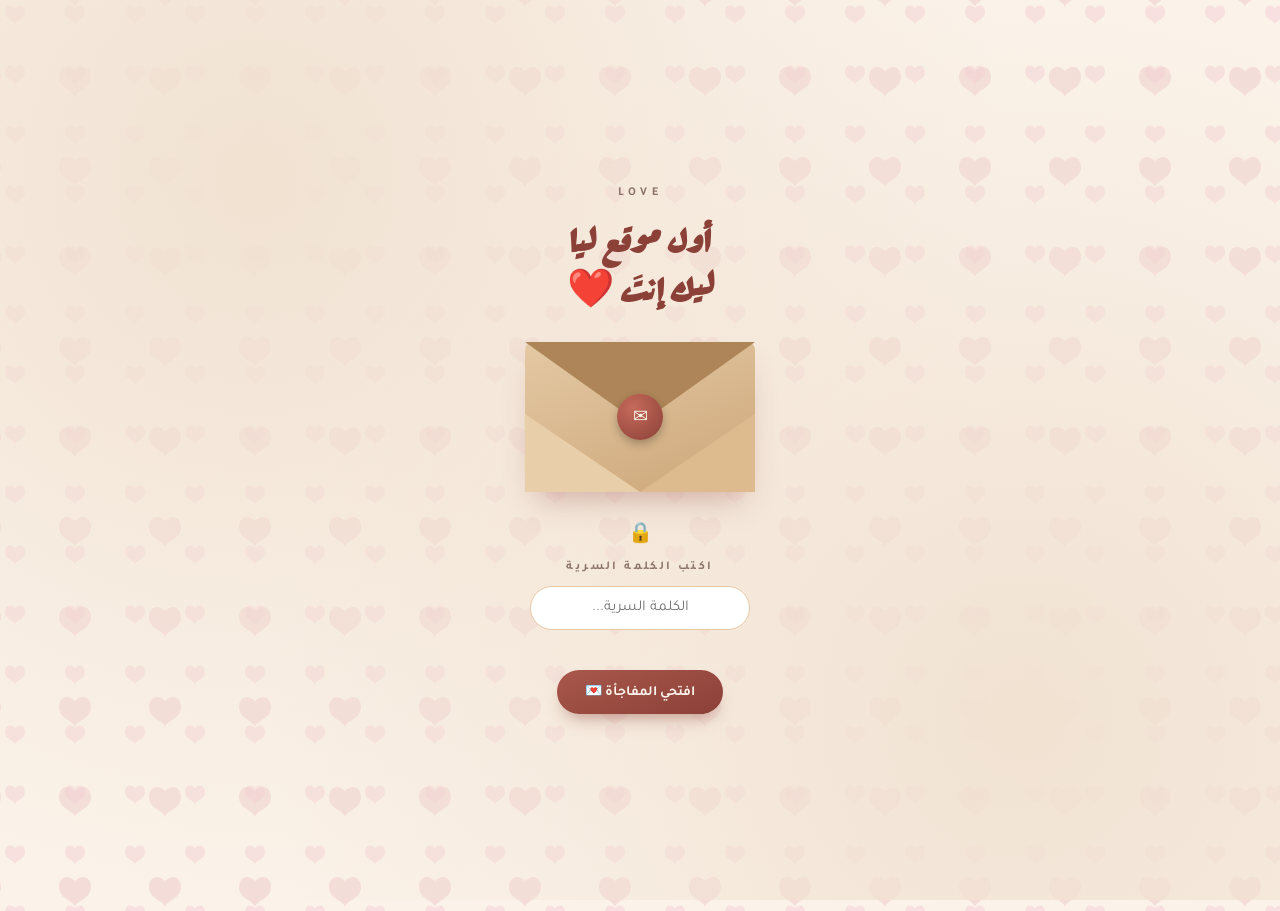
==== index.html @ 017aac76 "Update index.html" ====
<!DOCTYPE html>
<html lang="ar" dir="rtl">
<head>
<meta charset="UTF-8">
<meta name="viewport" content="width=device-width, initial-scale=1.0">
<title>اليك انت فقط ❤️</title>
<link rel="icon" href="data:image/svg+xml,<svg xmlns=%22http://www.w3.org/2000/svg%22 viewBox=%220 0 100 100%22><text y=%22.9em%22 font-size=%2290%22>%E2%9D%A4%EF%B8%8F</text></svg>">

<link rel="preconnect" href="https://fonts.googleapis.com">
<link href="https://fonts.googleapis.com/css2?family=Rakkas&family=Amiri:ital@0;1&family=Tajawal:wght@400;500;700&display=swap" rel="stylesheet">

<style>
  :root{
    --cream:        #FBF3EA;
    --cream-deep:    #F1E2D2;
    --envelope:      #CDA679;
    --envelope-dark: #AD8558;
    --envelope-light:#E4C9A4;
    --rose:          #A9584B;
    --rose-deep:     #8B4038;
    --text-dark:     #4A362E;
    --text-soft:     #8A7368;
    --flower-pink:   #E7A9B3;
    --flower-pink-2: #F3CBD3;
    --flower-white:  #FEFBF7;
    --gold:          #C9A227;

    --display: 'Rakkas', cursive;
    --body-font: 'Amiri', serif;
    --ui-font: 'Tajawal', sans-serif;
  }

  *{ box-sizing:border-box; }
  html,body{ height:100%; }
  body{
    margin:0;
    min-height:100vh;
    display:flex;
    align-items:center;
    justify-content:center;
    background-color: var(--cream);
    background-image:
      radial-gradient(circle at 20% 20%, var(--cream-deep), transparent 60%),
      radial-gradient(circle at 80% 80%, var(--cream-deep), transparent 60%),
      url("data:image/svg+xml,%3Csvg xmlns='http://www.w3.org/2000/svg' width='60' height='60'%3E%3Cpath d='M15 25c0-5-10-5-10-13c0-6 5-9 10-4c5-5 10-2 10 4c0 8-10 8-10 13z' fill='%23F3CBD3' fill-opacity='0.45'/%3E%3C/svg%3E"),
      url("data:image/svg+xml,%3Csvg xmlns='http://www.w3.org/2000/svg' width='90' height='90'%3E%3Cpath d='M45 68c0-8-16-8-16-21c0-9 8-14 16-6c8-8 16-3 16 6c0 13-16 13-16 21z' fill='%23E7A9B3' fill-opacity='0.3'/%3E%3C/svg%3E");
    background-repeat: no-repeat, no-repeat, repeat, repeat;
    background-size: auto, auto, 60px 60px, 90px 90px;
    background-position: center, center, 0 0, 30px 30px;
    font-family: var(--ui-font);
    color: var(--text-dark);
    padding: 24px;
    overflow-x:hidden;
  }

  .stage{
    position:relative;
    width:100%;
    max-width:380px;
    min-height:560px;
  }

  #lockScreen{
    position:absolute;
    inset:0;
    display:flex;
    flex-direction:column;
    align-items:center;
    justify-content:center;
    gap:28px;
    transition: opacity .6s ease, transform .6s ease;
  }
  #lockScreen.hide{
    opacity:0;
    transform: scale(.92);
    pointer-events:none;
  }

  .eyebrow{
    font-family: var(--ui-font);
    letter-spacing:.35em;
    font-size:12px;
    color:var(--text-soft);
    font-weight:700;
  }

  .title{
    font-family: var(--display);
    font-size:38px;
    color:var(--rose-deep);
    text-align:center;
    line-height:1.3;
    margin: -12px 0 0 0;
  }

  .envelope{
    position:relative;
    width:230px;
    height:150px;
    perspective:700px;
  }
  .env-back{
    position:absolute;
    inset:0;
    background: linear-gradient(160deg, var(--envelope-light), var(--envelope));
    border-radius:8px;
    box-shadow: 0 18px 30px -12px rgba(139,64,56,.35);
  }
  .env-front-left, .env-front-right{
    position:absolute;
    bottom:0;
    width:0; height:0;
    border-bottom: 78px solid var(--envelope-light);
    z-index:2;
  }
  .env-front-left{
    left:0;
    border-right: 115px solid transparent;
    border-bottom-color: #E9CFA9;
  }
  .env-front-right{
    right:0;
    border-left: 115px solid transparent;
    border-bottom-color: #DEBB8E;
  }
  .env-flap{
    position:absolute;
    top:0; left:0;
    width:100%; height:0;
    border-left: 115px solid transparent;
    border-right: 115px solid transparent;
    border-top: 82px solid var(--envelope-dark);
    transform-origin: top center;
    transform-style: preserve-3d;
    backface-visibility:hidden;
    transition: transform .9s cubic-bezier(.6,.1,.3,1);
    z-index:3;
  }
  .envelope.open .env-flap{
    transform: rotateX(180deg);
  }
  .seal{
    position:absolute;
    top:50%; left:50%;
    transform:translate(-50%,-50%);
    width:46px; height:46px;
    border-radius:50%;
    background: radial-gradient(circle at 35% 30%, #C56A5A, var(--rose-deep));
    display:flex;
    align-items:center;
    justify-content:center;
    color:var(--cream);
    font-size:18px;
    z-index:4;
    box-shadow: 0 4px 8px rgba(0,0,0,.25);
    transition: opacity .4s ease, transform .4s ease;
  }
  .envelope.open .seal{
    opacity:0;
    transform:translate(-50%,-50%) scale(.5);
  }

  .lock-row{
    display:flex;
    flex-direction:column;
    align-items:center;
    gap:12px;
    width:100%;
  }
  .lock-icon{ font-size:20px; color:var(--rose); }
  .hint{
    font-size:12px;
    letter-spacing:.2em;
    color:var(--text-soft);
    font-weight:700;
  }
  #secretInput{
    width:220px;
    text-align:center;
    padding:12px 16px;
    border-radius:999px;
    border:1px solid var(--envelope-light);
    background:#fff;
    font-family:var(--ui-font);
    font-size:15px;
    color:var(--text-dark);
    outline:none;
    transition: border-color .2s ease, transform .2s ease;
  }
  #secretInput:focus{
    border-color:var(--rose);
  }
  #secretInput.shake{
    animation: shake .4s ease;
    border-color:#C0564A;
  }
  @keyframes shake{
    0%,100%{ transform:translateX(0); }
    25%{ transform:translateX(-6px); }
    75%{ transform:translateX(6px); }
  }
  #unlockBtn{
    padding:12px 28px;
    border-radius:999px;
    border:none;
    background: linear-gradient(160deg, var(--rose), var(--rose-deep));
    color:var(--cream);
    font-family:var(--ui-font);
    font-weight:700;
    font-size:14px;
    cursor:pointer;
    box-shadow: 0 10px 18px -8px rgba(139,64,56,.55);
    transition: transform .15s ease, box-shadow .15s ease;
  }
  #unlockBtn:hover{ transform:translateY(-2px); }
  #unlockBtn:active{ transform:translateY(0); }

  #wrongMsg{
    font-size:12px;
    color:var(--rose-deep);
    min-height:16px;
    opacity:0;
    transition:opacity .2s ease;
  }
  #wrongMsg.show{ opacity:1; }

  #loveScreen{
    position:absolute;
    inset:0;
    display:flex;
    flex-direction:column;
    align-items:center;
    justify-content:center;
    gap:22px;
    text-align:center;
    opacity:0;
    transform: translateY(16px);
    pointer-events:none;
    transition: opacity .7s ease .1s, transform .7s ease .1s;
  }
  #loveScreen.show{
    opacity:1;
    transform:translateY(0);
    pointer-events:auto;
  }

  .flowers{
    display:flex;
    gap:6px;
    align-items:flex-end;
    height:70px;
  }
  .flowers svg{
    animation: sway 4.5s ease-in-out infinite;
  }
  .flowers svg:nth-child(2){ animation-delay:.6s; }
  .flowers svg:nth-child(3){ animation-delay:1.2s; }
  @keyframes sway{
    0%,100%{ transform: rotate(-3deg) translateY(0); }
    50%{ transform: rotate(3deg) translateY(-4px); }
  }

  .letter-title{
    font-family: var(--display);
    font-size:26px;
    color:var(--rose-deep);
  }
  .letter-body{
    font-family: var(--body-font);
    font-style:italic;
    font-size:16px;
    line-height:2;
    color:var(--text-dark);
    max-width:300px;
  }

  .letter-title-2{
    font-family: var(--display);
    font-size:22px;
    color:var(--rose-deep);
    margin-top:6px;
  }
  .letter-body-2{
    font-family: var(--body-font);
    font-style:italic;
    font-size:15px;
    line-height:2;
    color:var(--text-dark);
    max-width:300px;
  }

  .player{
    display:flex;
    align-items:center;
    gap:12px;
    background:#fff;
    padding:10px 16px;
    border-radius:999px;
    box-shadow: 0 10px 24px -14px rgba(74,54,46,.4);
    width:min(280px, 90%);
  }
  #playBtn{
    width:34px; height:34px;
    flex:none;
    border-radius:50%;
    border:none;
    background: var(--rose);
    color:#fff;
    cursor:pointer;
    display:flex;
    align-items:center;
    justify-content:center;
    font-size:14px;
  }
  .song-info{
    text-align:right;
    flex:1;
    overflow:hidden;
  }
  .song-title{
    font-size:13px;
    font-weight:700;
    white-space:nowrap;
    overflow:hidden;
    text-overflow:ellipsis;
  }
  .song-sub{
    font-size:11px;
    color:var(--text-soft);
  }

  @media (prefers-reduced-motion: reduce){
    *{ animation:none !important; transition:none !important; }
  }

  .floating-hearts{
    position:fixed;
    inset:0;
    overflow:hidden;
    pointer-events:none;
    z-index:0;
  }
  .floating-hearts .heart{
    position:absolute;
    bottom:-40px;
    opacity:0;
    will-change: transform, opacity;
  }
  .floating-hearts .heart.up{
    animation-name: floatUp;
    animation-timing-function: linear;
    animation-iteration-count: infinite;
  }
  .floating-hearts .heart.down{
    top:-40px;
    bottom:auto;
    animation-name: floatDown;
    animation-timing-function: linear;
    animation-iteration-count: infinite;
  }
  @keyframes floatUp{
    0%{ transform: translateY(0) translateX(0) rotate(0deg); opacity:0; }
    10%{ opacity:.7; }
    90%{ opacity:.7; }
    100%{ transform: translateY(-110vh) translateX(var(--drift,20px)) rotate(20deg); opacity:0; }
  }
  @keyframes floatDown{
    0%{ transform: translateY(0) translateX(0) rotate(0deg); opacity:0; }
    10%{ opacity:.7; }
    90%{ opacity:.7; }
    100%{ transform: translateY(110vh) translateX(var(--drift,-20px)) rotate(-20deg); opacity:0; }
  }

  .stage{ position:relative; z-index:1; }
</style>
</head>
<body>

<div class="floating-hearts" id="floatingHearts"></div>

<div class="stage">

  <section id="lockScreen">
    <span class="eyebrow">LOVE</span>
    <h1 class="title">أول موقع ليا<br>ليك إنتَ ❤️</h1>

    <div class="envelope" id="envelope">
      <div class="env-back"></div>
      <div class="env-front-left"></div>
      <div class="env-front-right"></div>
      <div class="env-flap"></div>
      <div class="seal">✉</div>
    </div>

    <div class="lock-row">
      <span class="lock-icon">🔒</span>
      <span class="hint">اكتب الكلمة السرية</span>
      <input type="text" id="secretInput" placeholder="الكلمة السرية...">
      <span id="wrongMsg">مش هي، جرب تاني 🌸</span>
      <button id="unlockBtn">افتحي المفاجأة 💌</button>
    </div>
  </section>

  <section id="loveScreen">
    <div class="flowers">
      <svg width="34" height="60" viewBox="0 0 34 60"><g transform="translate(17,14)"><ellipse cx="0" cy="-10" rx="7" ry="10" fill="#F3CBD3"/><ellipse cx="9" cy="-3" rx="7" ry="10" fill="#E7A9B3" transform="rotate(72 9 -3)"/><ellipse cx="6" cy="8" rx="7" ry="10" fill="#F3CBD3" transform="rotate(144 6 8)"/><ellipse cx="-6" cy="8" rx="7" ry="10" fill="#E7A9B3" transform="rotate(216 -6 8)"/><ellipse cx="-9" cy="-3" rx="7" ry="10" fill="#F3CBD3" transform="rotate(288 -9 -3)"/><circle r="5" fill="#F0C244"/></g><line x1="17" y1="24" x2="17" y2="58" stroke="#9CB68B" stroke-width="2"/></svg>
      <svg width="30" height="50" viewBox="0 0 30 50"><g transform="translate(15,12)"><ellipse cx="0" cy="-9" rx="6" ry="9" fill="#FEFBF7"/><ellipse cx="8" cy="-2" rx="6" ry="9" fill="#F3CBD3" transform="rotate(72 8 -2)"/><ellipse cx="5" cy="7" rx="6" ry="9" fill="#FEFBF7" transform="rotate(144 5 7)"/><ellipse cx="-5" cy="7" rx="6" ry="9" fill="#F3CBD3" transform="rotate(216 -5 7)"/><ellipse cx="-8" cy="-2" rx="6" ry="9" fill="#FEFBF7" transform="rotate(288 -8 -2)"/><circle r="4" fill="#E7A9B3"/></g><line x1="15" y1="21" x2="15" y2="48" stroke="#9CB68B" stroke-width="2"/></svg>
      <svg width="34" height="60" viewBox="0 0 34 60"><g transform="translate(17,14)"><ellipse cx="0" cy="-10" rx="7" ry="10" fill="#E7A9B3"/><ellipse cx="9" cy="-3" rx="7" ry="10" fill="#F3CBD3" transform="rotate(72 9 -3)"/><ellipse cx="6" cy="8" rx="7" ry="10" fill="#E7A9B3" transform="rotate(144 6 8)"/><ellipse cx="-6" cy="8" rx="7" ry="10" fill="#F3CBD3" transform="rotate(216 -6 8)"/><ellipse cx="-9" cy="-3" rx="7" ry="10" fill="#E7A9B3" transform="rotate(288 -9 -3)"/><circle r="5" fill="#F0C244"/></g><line x1="17" y1="24" x2="17" y2="58" stroke="#9CB68B" stroke-width="2"/></svg>
    </div>

    <h2 class="letter-title">لأجمل حد في حياتي</h2>
    <p class="letter-body">
      من ساعة ما بقينا مع بعض، الدنيا بقت شكلها تاني خالص.<br>
      عملتلك الموقع الصغير ده بإيدي، عشان تعرف قد إيه<br>
      بفكر فيك في كل تفصيلة، حتى في أسطر الكود دي.<br>
      بحبك ❤️
    </p>

    <h3 class="letter-title-2">يا رودي</h3>
    <p class="letter-body-2">
      يا رودي، اسمك لوحده بقى فرحة بتحصلي كل ما اقوله.<br>
      انتي مش بس حبيبتي، انتي أحلى حاجة حصلت في حياتي.<br>
      كل يوم بصحى وانا فاكرك، وكل ليلة بنام وانتي آخر حاجة في بالي.<br>
      ضحكتك بتنسيني أي تعب، وصوتك بيبقى أحلى حاجة في يومي.<br>
      يا رودي، معاكي حسيت إن الدنيا فعلاً بتستاهل تتعاش.<br>
      نفسي تعرفي إني ممتن لكل لحظة بنعيشها مع بعض،<br>
      وإني هفضل جنبك مهما كان، لأنك ببساطة أجمل حاجة عندي.<br>
      بحبك يا رودي، وهفضل بحبك أكتر كل يوم 🌹
    </p>

    <div class="player">
      <button id="playBtn">▶</button>
      <div class="song-info">
        <div class="song-title">أميرة</div>
        <div class="song-sub">Wegz & Ash - ويجز و آش</div>
      </div>
    </div>
    <audio id="audio" src="song.mp3" loop></audio>
  </section>

</div>

<script>
  // ==== غيّر الكلمة السرية من هنا ====
  const SECRET_WORD = "رودينتي";
  const envelope   = document.getElementById('envelope');
  const lockScreen = document.getElementById('lockScreen');
  const loveScreen = document.getElementById('loveScreen');
  const input      = document.getElementById('secretInput');
  const unlockBtn  = document.getElementById('unlockBtn');
  const wrongMsg   = document.getElementById('wrongMsg');
  const playBtn    = document.getElementById('playBtn');
  const audio      = document.getElementById('audio');

  function tryUnlock(){
    const value = input.value.trim();
    if(value === "" ) return;

    if(value === SECRET_WORD){
      envelope.classList.add('open');
      setTimeout(() => {
        lockScreen.classList.add('hide');
        loveScreen.classList.add('show');
        audio.play().then(() => {
          playBtn.textContent = '⏸';
        }).catch(() => {
          playBtn.textContent = '▶';
        });
      }, 500);
    } else {
      input.classList.remove('shake');
      void input.offsetWidth;
      input.classList.add('shake');
      wrongMsg.classList.add('show');
    }
  }

  unlockBtn.addEventListener('click', tryUnlock);
  input.addEventListener('keydown', (e) => {
    if(e.key === 'Enter') tryUnlock();
  });

  playBtn.addEventListener('click', () => {
    if(audio.paused){
      audio.play().catch(() => {});
      playBtn.textContent = '⏸';
    } else {
      audio.pause();
      playBtn.textContent = '▶';
    }
  });

  // ==== قلوب متحركة في الخلفية ====
  const heartsContainer = document.getElementById('floatingHearts');
  const HEART_COUNT = 16;
  for(let i = 0; i < HEART_COUNT; i++){
    const heart = document.createElement('span');
    heart.className = 'heart ' + (Math.random() > 0.5 ? 'up' : 'down');
    heart.textContent = '❤';
    const size = 12 + Math.random() * 18;
    const duration = 7 + Math.random() * 8;
    const delay = Math.random() * -15;
    const left = Math.random() * 100;
    const drift = (Math.random() * 60 - 30) + 'px';
    heart.style.left = left + 'vw';
    heart.style.fontSize = size + 'px';
    heart.style.color = Math.random() > 0.5 ? '#E7A9B3' : '#A9584B';
    heart.style.animationDuration = duration + 's';
    heart.style.animationDelay = delay + 's';
    heart.style.setProperty('--drift', drift);
    heartsContainer.appendChild(heart);
  }

</script>

</body>
</html>
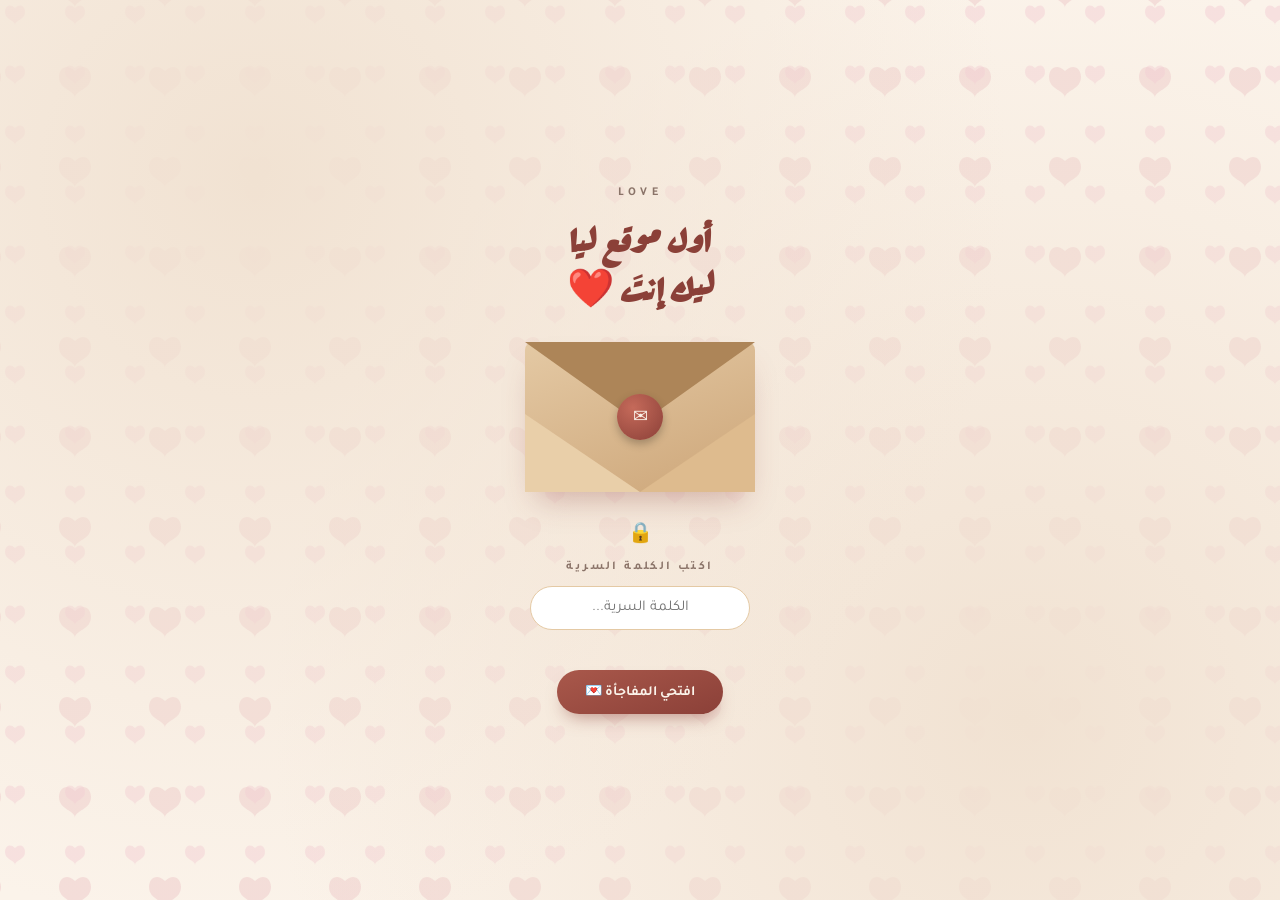
==== commit fcf99974: "Update index.html" ====
--- a/index.html
+++ b/index.html
@@ -372,6 +372,18 @@
   }
 
   .stage{ position:relative; z-index:1; }
+
+  .typing-cursor{
+    display:inline-block;
+    width:2px;
+    margin-inline-start:2px;
+    background: currentColor;
+    animation: blinkCursor .8s steps(1) infinite;
+  }
+  @keyframes blinkCursor{
+    0%,49%{ opacity:1; }
+    50%,100%{ opacity:0; }
+  }
 </style>
 </head>
 <body>
@@ -408,16 +420,16 @@
       <svg width="34" height="60" viewBox="0 0 34 60"><g transform="translate(17,14)"><ellipse cx="0" cy="-10" rx="7" ry="10" fill="#E7A9B3"/><ellipse cx="9" cy="-3" rx="7" ry="10" fill="#F3CBD3" transform="rotate(72 9 -3)"/><ellipse cx="6" cy="8" rx="7" ry="10" fill="#E7A9B3" transform="rotate(144 6 8)"/><ellipse cx="-6" cy="8" rx="7" ry="10" fill="#F3CBD3" transform="rotate(216 -6 8)"/><ellipse cx="-9" cy="-3" rx="7" ry="10" fill="#E7A9B3" transform="rotate(288 -9 -3)"/><circle r="5" fill="#F0C244"/></g><line x1="17" y1="24" x2="17" y2="58" stroke="#9CB68B" stroke-width="2"/></svg>
     </div>
 
-    <h2 class="letter-title">لأجمل حد في حياتي</h2>
-    <p class="letter-body">
+    <h2 class="letter-title" id="letterTitle">لأجمل حد في حياتي</h2>
+    <p class="letter-body" id="letterBody">
       من ساعة ما بقينا مع بعض، الدنيا بقت شكلها تاني خالص.<br>
       عملتلك الموقع الصغير ده بإيدي، عشان تعرف قد إيه<br>
       بفكر فيك في كل تفصيلة، حتى في أسطر الكود دي.<br>
       بحبك ❤️
     </p>
 
-    <h3 class="letter-title-2">يا رودي</h3>
-    <p class="letter-body-2">
+    <h3 class="letter-title-2" id="letterTitle2">يا رودي</h3>
+    <p class="letter-body-2" id="letterBody2">
       يا رودي، اسمك لوحده بقى فرحة بتحصلي كل ما اقوله.<br>
       انتي مش بس حبيبتي، انتي أحلى حاجة حصلت في حياتي.<br>
       كل يوم بصحى وانا فاكرك، وكل ليلة بنام وانتي آخر حاجة في بالي.<br>
@@ -452,6 +464,64 @@
   const playBtn    = document.getElementById('playBtn');
   const audio      = document.getElementById('audio');
 
+  // ==== تأثير الكتابة حرف حرف (Typewriter) ====
+  const typeTargets = [
+    document.getElementById('letterTitle'),
+    document.getElementById('letterBody'),
+    document.getElementById('letterTitle2'),
+    document.getElementById('letterBody2')
+  ];
+  // نخزن النص الأصلي ونفرّغ العنصر قبل ما يبدأ التنيميشن
+  typeTargets.forEach(el => {
+    el.dataset.original = el.innerHTML;
+    el.innerHTML = '';
+  });
+
+  function typeElement(el, speed){
+    return new Promise(resolve => {
+      const parts = el.dataset.original.split(/(<br\s*\/?>)/i);
+      const cursor = document.createElement('span');
+      cursor.className = 'typing-cursor';
+      el.appendChild(cursor);
+
+      let partIndex = 0;
+      let charIndex = 0;
+
+      function typeNext(){
+        if(partIndex >= parts.length){
+          cursor.remove();
+          resolve();
+          return;
+        }
+        const part = parts[partIndex];
+        if(/^<br/i.test(part)){
+          el.insertBefore(document.createElement('br'), cursor);
+          partIndex++;
+          charIndex = 0;
+          typeNext();
+          return;
+        }
+        if(charIndex < part.length){
+          cursor.insertAdjacentText('beforebegin', part[charIndex]);
+          charIndex++;
+          setTimeout(typeNext, speed);
+        } else {
+          partIndex++;
+          charIndex = 0;
+          typeNext();
+        }
+      }
+      typeNext();
+    });
+  }
+
+  async function playTypingSequence(){
+    await typeElement(typeTargets[0], 45);
+    await typeElement(typeTargets[1], 28);
+    await typeElement(typeTargets[2], 45);
+    await typeElement(typeTargets[3], 28);
+  }
+
   function tryUnlock(){
     const value = input.value.trim();
     if(value === "" ) return;
@@ -466,6 +536,7 @@
         }).catch(() => {
           playBtn.textContent = '▶';
         });
+        playTypingSequence();
       }, 500);
     } else {
       input.classList.remove('shake');
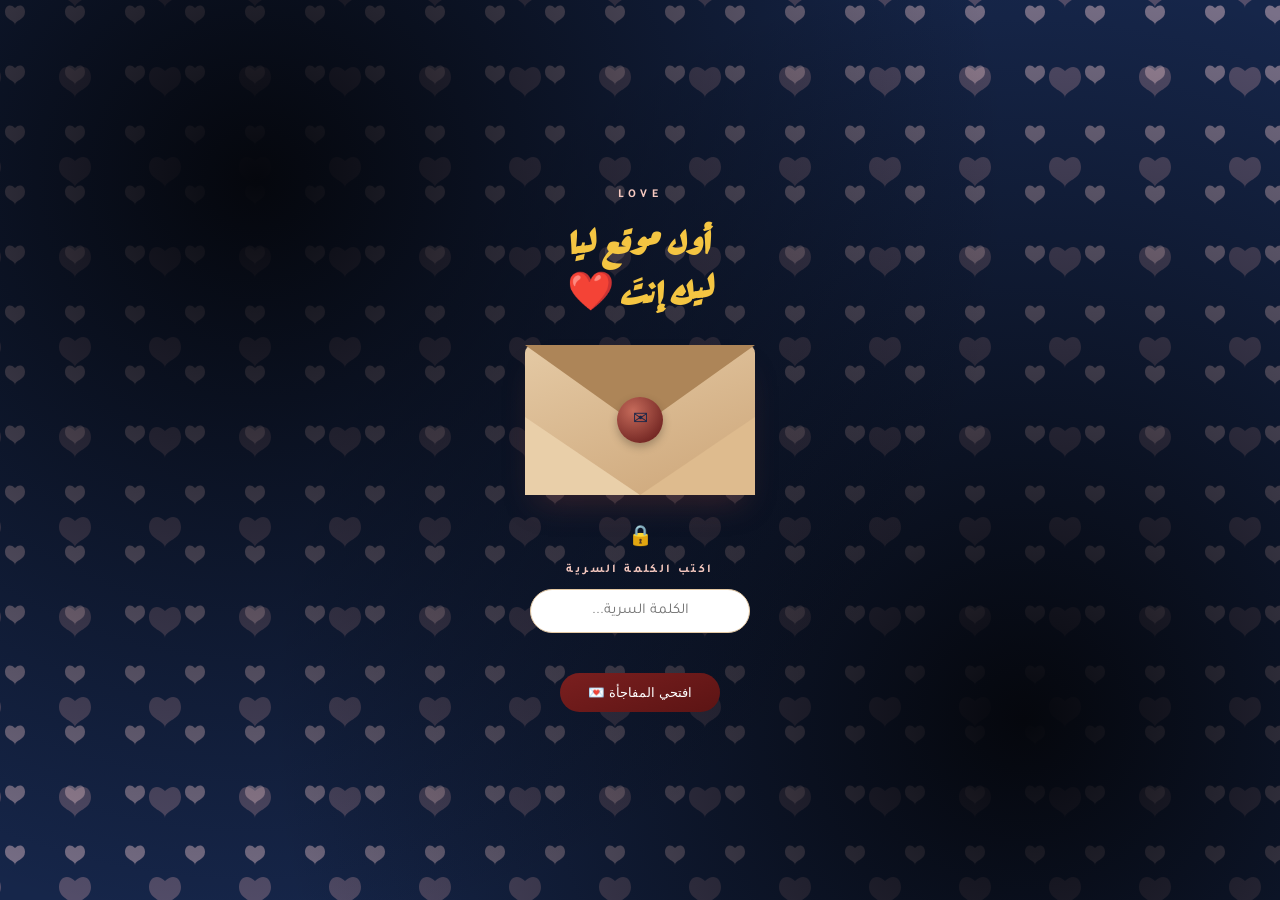
==== commit f9edf7f7: "Update index.html" ====
--- a/index.html
+++ b/index.html
@@ -11,19 +11,19 @@
 
 <style>
   :root{
-    --cream:        #FBF3EA;
-    --cream-deep:    #F1E2D2;
+    --cream:        #16264A;
+    --cream-deep:    #05070D;
     --envelope:      #CDA679;
     --envelope-dark: #AD8558;
     --envelope-light:#E4C9A4;
-    --rose:          #A9584B;
-    --rose-deep:     #8B4038;
-    --text-dark:     #4A362E;
-    --text-soft:     #8A7368;
+    --rose:          #7A1F1F;
+    --rose-deep:     #5C1414;
+    --text-dark:     #FFF3EE;
+    --text-soft:     #F6C9C0;
     --flower-pink:   #E7A9B3;
     --flower-pink-2: #F3CBD3;
     --flower-white:  #FEFBF7;
-    --gold:          #C9A227;
+    --gold:          #F4C542;
 
     --display: 'Rakkas', cursive;
     --body-font: 'Amiri', serif;
@@ -51,6 +51,11 @@
     color: var(--text-dark);
     padding: 24px;
     overflow-x:hidden;
+    animation: bgPulse 6s ease-in-out infinite;
+  }
+  @keyframes bgPulse{
+    0%,100%{ background-color: var(--cream); }
+    50%{ background-color: var(--cream-deep); }
   }
 
   .stage{
@@ -87,7 +92,7 @@
   .title{
     font-family: var(--display);
     font-size:38px;
-    color:var(--rose-deep);
+    color:var(--gold);
     text-align:center;
     line-height:1.3;
     margin: -12px 0 0 0;
@@ -158,6 +163,10 @@
   .envelope.open .seal{
     opacity:0;
     transform:translate(-50%,-50%) scale(.5);
+    animation:none;
+  }
+  .envelope.open{
+    animation:none;
   }
 
   .lock-row{
@@ -183,7 +192,7 @@
     background:#fff;
     font-family:var(--ui-font);
     font-size:15px;
-    color:var(--text-dark);
+    color:#000000;
     outline:none;
     transition: border-color .2s ease, transform .2s ease;
   }
@@ -204,12 +213,7 @@
     border-radius:999px;
     border:none;
     background: linear-gradient(160deg, var(--rose), var(--rose-deep));
-    color:var(--cream);
-    font-family:var(--ui-font);
-    font-weight:700;
-    font-size:14px;
-    cursor:pointer;
-    box-shadow: 0 10px 18px -8px rgba(139,64,56,.55);
+    color:#FFFFFF;
     transition: transform .15s ease, box-shadow .15s ease;
   }
   #unlockBtn:hover{ transform:translateY(-2px); }
@@ -217,7 +221,7 @@
 
   #wrongMsg{
     font-size:12px;
-    color:var(--rose-deep);
+    color:var(--gold);
     min-height:16px;
     opacity:0;
     transition:opacity .2s ease;
@@ -263,7 +267,7 @@
   .letter-title{
     font-family: var(--display);
     font-size:26px;
-    color:var(--rose-deep);
+    color:var(--gold);
   }
   .letter-body{
     font-family: var(--body-font);
@@ -277,7 +281,7 @@
   .letter-title-2{
     font-family: var(--display);
     font-size:22px;
-    color:var(--rose-deep);
+    color:var(--gold);
     margin-top:6px;
   }
   .letter-body-2{
@@ -323,6 +327,7 @@
     white-space:nowrap;
     overflow:hidden;
     text-overflow:ellipsis;
+    color:#000000;
   }
   .song-sub{
     font-size:11px;
@@ -371,6 +376,183 @@
     100%{ transform: translateY(110vh) translateX(var(--drift,-20px)) rotate(-20deg); opacity:0; }
   }
 
+  .butterflies{
+    position:fixed;
+    inset:0;
+    overflow:hidden;
+    pointer-events:none;
+    z-index:0;
+  }
+  .butterfly{
+    position:absolute;
+    bottom:-60px;
+    opacity:0;
+    will-change: transform, opacity;
+    transform-origin:center;
+  }
+  .butterfly svg{
+    display:block;
+    animation: flap .35s ease-in-out infinite alternate;
+    transform-origin:center;
+  }
+  .butterfly.rise{
+    animation-name: flyUp;
+    animation-timing-function: ease-in-out;
+    animation-iteration-count: infinite;
+  }
+  .butterfly.fall{
+    top:-60px;
+    bottom:auto;
+    animation-name: flyDown;
+    animation-timing-function: ease-in-out;
+    animation-iteration-count: infinite;
+  }
+  .butterfly.side{
+    animation-name: flySide;
+    animation-timing-function: ease-in-out;
+    animation-iteration-count: infinite;
+  }
+  @keyframes flap{
+    0%{ transform: scaleX(1) rotate(0deg); }
+    100%{ transform: scaleX(.55) rotate(4deg); }
+  }
+  @keyframes flyUp{
+    0%{ transform: translateY(0) translateX(0); opacity:0; }
+    8%{ opacity:.85; }
+    25%{ transform: translateY(-28vh) translateX(var(--driftA,26px)); }
+    50%{ transform: translateY(-52vh) translateX(var(--driftB,-22px)); }
+    75%{ transform: translateY(-78vh) translateX(var(--driftA,26px)); }
+    92%{ opacity:.85; }
+    100%{ transform: translateY(-112vh) translateX(var(--driftB,-22px)); opacity:0; }
+  }
+  @keyframes flyDown{
+    0%{ transform: translateY(0) translateX(0); opacity:0; }
+    8%{ opacity:.85; }
+    25%{ transform: translateY(28vh) translateX(var(--driftA,-26px)); }
+    50%{ transform: translateY(52vh) translateX(var(--driftB,22px)); }
+    75%{ transform: translateY(78vh) translateX(var(--driftA,-26px)); }
+    92%{ opacity:.85; }
+    100%{ transform: translateY(112vh) translateX(var(--driftB,22px)); opacity:0; }
+  }
+  @keyframes flySide{
+    0%{ transform: translateX(0) translateY(0); opacity:0; }
+    8%{ opacity:.85; }
+    30%{ transform: translateX(30vw) translateY(var(--driftA,-18px)); }
+    60%{ transform: translateX(60vw) translateY(var(--driftB,18px)); }
+    92%{ opacity:.85; }
+    100%{ transform: translateX(112vw) translateY(var(--driftA,-18px)); opacity:0; }
+  }
+
+  .sparkles{
+    position:fixed;
+    inset:0;
+    overflow:hidden;
+    pointer-events:none;
+    z-index:0;
+  }
+  .sparkle{
+    position:absolute;
+    border-radius:50%;
+    background: var(--gold);
+    opacity:0;
+    animation-name: twinkle;
+    animation-timing-function: ease-in-out;
+    animation-iteration-count: infinite;
+    will-change: transform, opacity;
+  }
+  @keyframes twinkle{
+    0%,100%{ opacity:0; transform:scale(.4) rotate(0deg); }
+    50%{ opacity:.9; transform:scale(1.15) rotate(180deg); }
+  }
+
+  .petals{
+    position:fixed;
+    inset:0;
+    overflow:hidden;
+    pointer-events:none;
+    z-index:0;
+  }
+  .petal{
+    position:absolute;
+    top:-30px;
+    opacity:0;
+    will-change: transform, opacity;
+    animation-name: petalFall;
+    animation-timing-function: linear;
+    animation-iteration-count: infinite;
+  }
+  @keyframes petalFall{
+    0%{ transform: translateY(0) translateX(0) rotate(0deg); opacity:0; }
+    10%{ opacity:.8; }
+    90%{ opacity:.8; }
+    100%{ transform: translateY(110vh) translateX(var(--pdrift,30px)) rotate(300deg); opacity:0; }
+  }
+
+  #loveScreen .flowers{
+    animation: popIn .6s ease .1s both;
+  }
+  #loveScreen .letter-title{
+    animation: popIn .6s ease .3s both;
+  }
+  #loveScreen .letter-title-2{
+    animation: popIn .6s ease .5s both;
+  }
+  #loveScreen .player{
+    animation: popIn .6s ease .7s both, floatBob 3s ease-in-out 1.3s infinite;
+  }
+  #loveScreen .sticker-img{
+    animation: popIn .7s ease .8s both, floatBob 3.4s ease-in-out 1.5s infinite;
+  }
+  @keyframes popIn{
+    0%{ opacity:0; transform: scale(.7) translateY(14px); }
+    70%{ opacity:1; transform: scale(1.05) translateY(-2px); }
+    100%{ opacity:1; transform: scale(1) translateY(0); }
+  }
+  @keyframes floatBob{
+    0%,100%{ transform: translateY(0); }
+    50%{ transform: translateY(-7px); }
+  }
+
+  .title{
+    animation: titleGlow 3.2s ease-in-out infinite;
+  }
+  @keyframes titleGlow{
+    0%,100%{ text-shadow: 0 0 0px rgba(201,162,39,0); }
+    50%{ text-shadow: 0 2px 18px rgba(201,162,39,.45); }
+  }
+
+  .envelope{
+    animation: envSway 3.6s ease-in-out infinite;
+  }
+  @keyframes envSway{
+    0%,100%{ transform: rotate(0deg) translateY(0); }
+    50%{ transform: rotate(1.2deg) translateY(-4px); }
+  }
+
+  #unlockBtn{
+    animation: btnPulse 2.4s ease-in-out infinite;
+  }
+  @keyframes btnPulse{
+    0%,100%{ box-shadow: 0 10px 18px -8px rgba(139,64,56,.55); transform:translateY(0) scale(1); }
+    50%{ box-shadow: 0 14px 26px -8px rgba(139,64,56,.75); transform:translateY(-2px) scale(1.03); }
+  }
+
+  .seal{
+    animation: sealPulse 2.2s ease-in-out infinite;
+  }
+  @keyframes sealPulse{
+    0%,100%{ transform:translate(-50%,-50%) scale(1); }
+    50%{ transform:translate(-50%,-50%) scale(1.08); }
+  }
+
+  .sticker-img{
+    width:150px;
+    height:auto;
+    border-radius:18px;
+    box-shadow: 0 14px 26px -12px rgba(74,54,46,.45);
+    margin-top:4px;
+  }
+
   .stage{ position:relative; z-index:1; }
 
   .typing-cursor{
@@ -389,6 +571,9 @@
 <body>
 
 <div class="floating-hearts" id="floatingHearts"></div>
+<div class="butterflies" id="floatingButterflies"></div>
+<div class="sparkles" id="floatingSparkles"></div>
+<div class="petals" id="floatingPetals"></div>
 
 <div class="stage">
 
@@ -448,6 +633,8 @@
       </div>
     </div>
     <audio id="audio" src="song.mp3" loop></audio>
+
+    <img class="sticker-img" alt="قطة وردة" src="[data-uri]">
   </section>
 
 </div>
@@ -563,7 +750,7 @@
 
   // ==== قلوب متحركة في الخلفية ====
   const heartsContainer = document.getElementById('floatingHearts');
-  const HEART_COUNT = 16;
+  const HEART_COUNT = 26;
   for(let i = 0; i < HEART_COUNT; i++){
     const heart = document.createElement('span');
     heart.className = 'heart ' + (Math.random() > 0.5 ? 'up' : 'down');
@@ -582,6 +769,97 @@
     heartsContainer.appendChild(heart);
   }
 
+  // ==== فراشات كتير طايرة في الخلفية ====
+  const butterflyColors = [
+    ['#E7A9B3', '#F3CBD3'],
+    ['#A9584B', '#E9CFA9'],
+    ['#C9A227', '#FEFBF7'],
+    ['#8B4038', '#E7A9B3'],
+    ['#CDA679', '#F3CBD3']
+  ];
+  function butterflySVG(c1, c2, size){
+    return `<svg width="${size}" height="${size*0.7}" viewBox="0 0 40 28" xmlns="http://www.w3.org/2000/svg">
+      <g>
+        <path d="M20 14 C14 2, 2 2, 2 10 C2 16, 12 17, 20 14Z" fill="${c1}"/>
+        <path d="M20 14 C26 2, 38 2, 38 10 C38 16, 28 17, 20 14Z" fill="${c2}"/>
+        <path d="M20 14 C15 20, 6 22, 6 26 C6 28, 14 27, 20 15Z" fill="${c2}" opacity=".85"/>
+        <path d="M20 14 C25 20, 34 22, 34 26 C34 28, 26 27, 20 15Z" fill="${c1}" opacity=".85"/>
+        <line x1="20" y1="6" x2="20" y2="18" stroke="#4A362E" stroke-width="1.2"/>
+      </g>
+    </svg>`;
+  }
+  const butterflyContainer = document.getElementById('floatingButterflies');
+  const BUTTERFLY_COUNT = 40;
+  const flightTypes = ['rise', 'fall', 'side'];
+  for(let i = 0; i < BUTTERFLY_COUNT; i++){
+    const wrap = document.createElement('span');
+    const type = flightTypes[Math.floor(Math.random() * flightTypes.length)];
+    wrap.className = 'butterfly ' + type;
+    const [c1, c2] = butterflyColors[Math.floor(Math.random() * butterflyColors.length)];
+    const size = 20 + Math.random() * 26;
+    wrap.innerHTML = butterflySVG(c1, c2, size);
+
+    const duration = 9 + Math.random() * 10;
+    const delay = Math.random() * -20;
+    const driftA = (Math.random() * 70 - 35) + 'px';
+    const driftB = (Math.random() * 70 - 35) + 'px';
+    wrap.style.setProperty('--driftA', driftA);
+    wrap.style.setProperty('--driftB', driftB);
+    wrap.style.animationDuration = duration + 's';
+    wrap.style.animationDelay = delay + 's';
+
+    if(type === 'side'){
+      wrap.style.left = '-8vw';
+      wrap.style.top = (Math.random() * 100) + 'vh';
+      wrap.style.bottom = 'auto';
+    } else {
+      wrap.style.left = (Math.random() * 100) + 'vw';
+    }
+
+    const flapSpeed = (0.28 + Math.random() * 0.25) + 's';
+    wrap.querySelector('svg').style.animationDuration = flapSpeed;
+
+    butterflyContainer.appendChild(wrap);
+  }
+
+  // ==== لمعات صغيرة متلألئة في الخلفية ====
+  const sparkleContainer = document.getElementById('floatingSparkles');
+  const SPARKLE_COUNT = 45;
+  for(let i = 0; i < SPARKLE_COUNT; i++){
+    const sparkle = document.createElement('span');
+    sparkle.className = 'sparkle';
+    const size = 3 + Math.random() * 5;
+    sparkle.style.width = size + 'px';
+    sparkle.style.height = size + 'px';
+    sparkle.style.left = (Math.random() * 100) + 'vw';
+    sparkle.style.top = (Math.random() * 100) + 'vh';
+    sparkle.style.animationDuration = (1.8 + Math.random() * 2.6) + 's';
+    sparkle.style.animationDelay = (Math.random() * -4) + 's';
+    sparkleContainer.appendChild(sparkle);
+  }
+
+  // ==== بتلات ورد نازلة ====
+  const petalContainer = document.getElementById('floatingPetals');
+  const PETAL_COUNT = 22;
+  function petalSVG(color, size){
+    return `<svg width="${size}" height="${size}" viewBox="0 0 20 20" xmlns="http://www.w3.org/2000/svg">
+      <path d="M10 2C14 2 18 6 18 10C18 14 14 18 10 18C6 18 2 14 2 10C2 6 6 2 10 2Z" fill="${color}"/>
+    </svg>`;
+  }
+  const petalColors = ['#F3CBD3', '#E7A9B3', '#FEFBF7', '#F4C542'];
+  for(let i = 0; i < PETAL_COUNT; i++){
+    const petal = document.createElement('span');
+    petal.className = 'petal';
+    const size = 10 + Math.random() * 12;
+    const color = petalColors[Math.floor(Math.random() * petalColors.length)];
+    petal.innerHTML = petalSVG(color, size);
+    petal.style.left = (Math.random() * 100) + 'vw';
+    petal.style.setProperty('--pdrift', (Math.random() * 80 - 40) + 'px');
+    petal.style.animationDuration = (6 + Math.random() * 7) + 's';
+    petal.style.animationDelay = (Math.random() * -12) + 's';
+    petalContainer.appendChild(petal);
+  }
+
 </script>
 
 </body>
